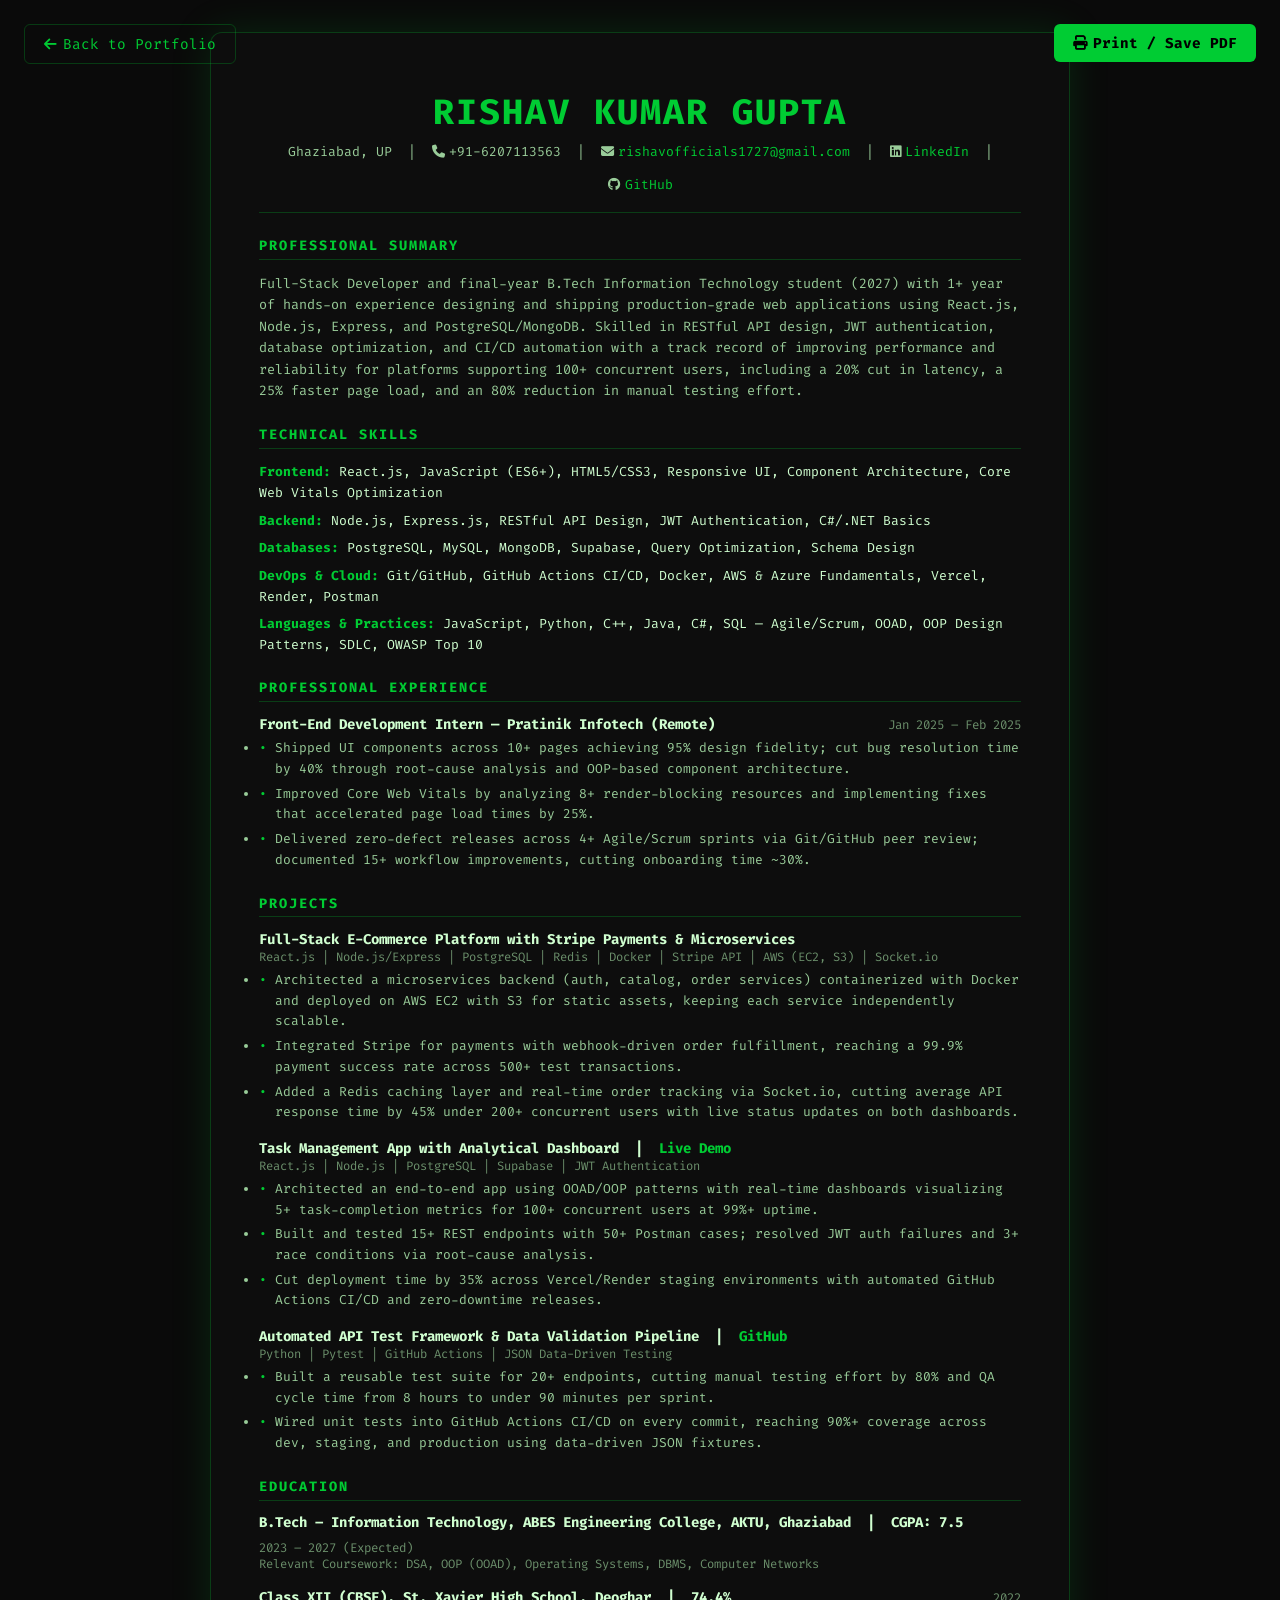
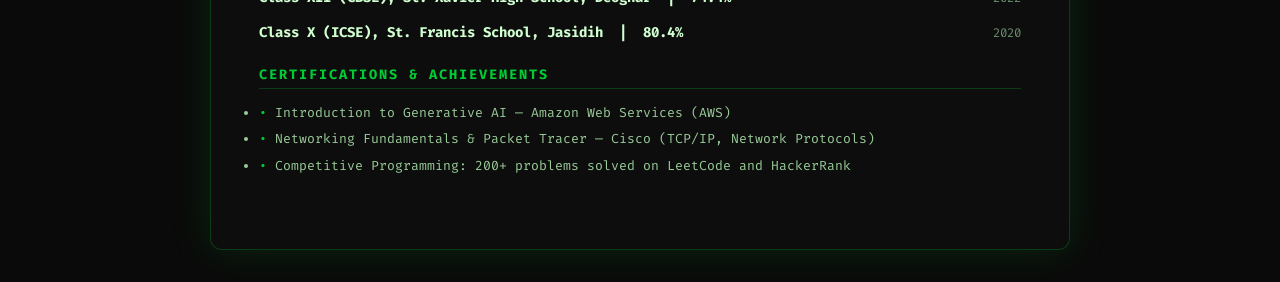
==== resume.html @ 0620439d "Initial commit: Rishav Kumar Gupta portfolio and resume" ====
<!DOCTYPE html>
<html lang="en">
<head>
  <meta charset="UTF-8" />
  <meta name="viewport" content="width=device-width, initial-scale=1.0" />
  <title>Rishav Kumar Gupta — Resume | Full-Stack Developer</title>
  <link rel="stylesheet" href="https://cdnjs.cloudflare.com/ajax/libs/font-awesome/6.5.0/css/all.min.css" />
  <link href="https://fonts.googleapis.com/css2?family=Fira+Code:wght@300;400;500;600;700&display=swap" rel="stylesheet" />
  <style>
    /* ============ RESUME PAGE STYLES ============ */
    :root {
      --green: #00cc33;
      --bg: #0a0a0a;
      --text: #d0ffd0;
      --text-dim: #99cc99;
      --text-muted: #6b8f6b;
      --border: rgba(0,204,51,0.25);
      --font: 'Fira Code', monospace;
    }

    * { box-sizing: border-box; margin: 0; padding: 0; }
    a { color: var(--green); text-decoration: none; }

    body {
      font-family: var(--font);
      background: var(--bg);
      color: var(--text);
      min-height: 100vh;
      padding: 2rem;
    }

    .print-btn {
      position: fixed;
      top: 1.5rem; right: 1.5rem;
      background: var(--green);
      color: #000;
      border: none;
      padding: 0.6rem 1.2rem;
      border-radius: 6px;
      font-family: var(--font);
      font-size: 0.9rem;
      font-weight: 700;
      cursor: pointer;
      display: flex;
      align-items: center;
      gap: 6px;
      z-index: 999;
    }
    .print-btn:hover { background: #00ff55; }

    .back-btn {
      position: fixed;
      top: 1.5rem; left: 1.5rem;
      background: transparent;
      color: var(--green);
      border: 1px solid var(--border);
      padding: 0.6rem 1.2rem;
      border-radius: 6px;
      font-family: var(--font);
      font-size: 0.9rem;
      cursor: pointer;
      display: flex;
      align-items: center;
      gap: 6px;
      z-index: 999;
      text-decoration: none;
    }
    .back-btn:hover { background: rgba(0,204,51,0.1); }

    /* ===== RESUME CARD ===== */
    .resume-page {
      max-width: 860px;
      margin: 0 auto;
      background: #0d0d0d;
      border: 1px solid var(--border);
      border-radius: 12px;
      overflow: hidden;
      box-shadow: 0 0 40px rgba(0,204,51,0.15);
      padding: 3rem;
      padding-top: 3.5rem;
    }

    /* ----- HEADER ----- */
    .r-header {
      text-align: center;
      padding-bottom: 1.2rem;
      border-bottom: 1px solid var(--border);
      margin-bottom: 1.5rem;
    }
    .r-name {
      font-size: 2.2rem;
      font-weight: 700;
      color: var(--green);
      letter-spacing: 2px;
    }
    .r-contacts {
      display: flex;
      justify-content: center;
      flex-wrap: wrap;
      gap: 1rem;
      font-size: 0.82rem;
      color: var(--text-dim);
      margin-top: 0.5rem;
    }
    .r-contacts a { color: var(--green); }
    .r-contacts span { display: flex; align-items: center; gap: 4px; }

    /* ----- SECTIONS ----- */
    .r-section { margin-bottom: 1.5rem; }
    .r-sec-title {
      font-size: 0.85rem;
      font-weight: 700;
      color: var(--green);
      letter-spacing: 2px;
      text-transform: uppercase;
      border-bottom: 1px solid var(--border);
      padding-bottom: 0.3rem;
      margin-bottom: 0.8rem;
    }

    /* Summary */
    .r-summary { color: var(--text-dim); font-size: 0.84rem; line-height: 1.6; }

    /* Skills */
    .r-skill-row { margin-bottom: 0.4rem; font-size: 0.82rem; line-height: 1.6; }
    .r-skill-label { font-weight: 700; color: var(--green); }

    /* Entries */
    .r-entry { margin-bottom: 1rem; }
    .r-entry-header { display: flex; justify-content: space-between; align-items: baseline; flex-wrap: wrap; gap: 0.5rem; }
    .r-entry-title { color: var(--text); font-weight: 700; font-size: 0.88rem; }
    .r-entry-date { color: var(--text-muted); font-size: 0.78rem; }
    .r-entry-bullets { color: var(--text-dim); font-size: 0.81rem; line-height: 1.6; margin-top: 0.3rem; }
    .r-entry-bullets li { position: relative; padding-left: 1rem; margin-bottom: 4px; }
    .r-entry-bullets li::before { content: '•'; position: absolute; left: 0; color: var(--green); }

    /* Projects */
    .r-proj-item { margin-bottom: 1rem; }
    .r-proj-title { color: var(--text); font-weight: 700; font-size: 0.88rem; display: flex; justify-content: space-between; flex-wrap: wrap; }
    .r-proj-stack { color: var(--text-muted); font-size: 0.76rem; margin-bottom: 0.3rem; }

    /* Achievements */
    .r-ach-list { color: var(--text-dim); font-size: 0.82rem; line-height: 1.7; }
    .r-ach-list li { position: relative; padding-left: 1rem; margin-bottom: 4px; }
    .r-ach-list li::before { content: '•'; position: absolute; left: 0; color: var(--green); }

    /* ===== PRINT ===== */
    @media print {
      body { background: #fff; color: #000; padding: 0; }
      .resume-page { background: #fff; color: #000; border: none; box-shadow: none; padding: 2rem; border-radius: 0; max-width: 100%; }
      .print-btn, .back-btn { display: none !important; }
      .r-name, .r-sec-title, .r-skill-label { color: #004400; }
      .r-contacts, .r-summary, .r-entry-date, .r-entry-bullets, .r-proj-stack, .r-ach-list { color: #222; }
      .r-entry-bullets li::before, .r-ach-list li::before { color: #004400; }
      .r-header, .r-sec-title { border-color: #004400; }
      a { color: #004400; text-decoration: underline; }
    }

    @media (max-width: 600px) {
      .r-contacts { flex-direction: column; align-items: center; gap: 4px; }
      .resume-page { padding: 4rem 1.2rem 1.5rem; }
    }
  </style>
</head>
<body>

  <a href="index.html" class="back-btn"><i class="fas fa-arrow-left"></i> Back to Portfolio</a>
  <button class="print-btn" onclick="window.print()"><i class="fas fa-print"></i> Print / Save PDF</button>

  <div class="resume-page">

    <!-- HEADER -->
    <div class="r-header">
      <div class="r-name">RISHAV KUMAR GUPTA</div>
      <div class="r-contacts">
        <span>Ghaziabad, UP</span> |
        <span><i class="fas fa-phone"></i> +91-6207113563</span> |
        <span><i class="fas fa-envelope"></i> <a href="mailto:rishavofficials1727@gmail.com">rishavofficials1727@gmail.com</a></span> |
        <span><i class="fab fa-linkedin"></i> <a href="https://www.linkedin.com/in/rishav-kumar-gupta-471207292/" target="_blank">LinkedIn</a></span> |
        <span><i class="fab fa-github"></i> <a href="https://github.com/rishav1727" target="_blank">GitHub</a></span>
      </div>
    </div>

    <!-- PROFESSIONAL SUMMARY -->
    <div class="r-section">
      <div class="r-sec-title">Professional Summary</div>
      <p class="r-summary">
        Full-Stack Developer and final-year B.Tech Information Technology student (2027) with 1+ year of hands-on experience designing and shipping production-grade web applications using React.js, Node.js, Express, and PostgreSQL/MongoDB. Skilled in RESTful API design, JWT authentication, database optimization, and CI/CD automation with a track record of improving performance and reliability for platforms supporting 100+ concurrent users, including a 20% cut in latency, a 25% faster page load, and an 80% reduction in manual testing effort.
      </p>
    </div>

    <!-- TECHNICAL SKILLS -->
    <div class="r-section">
      <div class="r-sec-title">Technical Skills</div>
      <div class="r-skill-row"><span class="r-skill-label">Frontend:</span> React.js, JavaScript (ES6+), HTML5/CSS3, Responsive UI, Component Architecture, Core Web Vitals Optimization</div>
      <div class="r-skill-row"><span class="r-skill-label">Backend:</span> Node.js, Express.js, RESTful API Design, JWT Authentication, C#/.NET Basics</div>
      <div class="r-skill-row"><span class="r-skill-label">Databases:</span> PostgreSQL, MySQL, MongoDB, Supabase, Query Optimization, Schema Design</div>
      <div class="r-skill-row"><span class="r-skill-label">DevOps &amp; Cloud:</span> Git/GitHub, GitHub Actions CI/CD, Docker, AWS &amp; Azure Fundamentals, Vercel, Render, Postman</div>
      <div class="r-skill-row"><span class="r-skill-label">Languages &amp; Practices:</span> JavaScript, Python, C++, Java, C#, SQL — Agile/Scrum, OOAD, OOP Design Patterns, SDLC, OWASP Top 10</div>
    </div>

    <!-- PROFESSIONAL EXPERIENCE -->
    <div class="r-section">
      <div class="r-sec-title">Professional Experience</div>
      <div class="r-entry">
        <div class="r-entry-header">
          <span class="r-entry-title">Front-End Development Intern — Pratinik Infotech (Remote)</span>
          <span class="r-entry-date">Jan 2025 – Feb 2025</span>
        </div>
        <ul class="r-entry-bullets">
          <li>Shipped UI components across 10+ pages achieving 95% design fidelity; cut bug resolution time by 40% through root-cause analysis and OOP-based component architecture.</li>
          <li>Improved Core Web Vitals by analyzing 8+ render-blocking resources and implementing fixes that accelerated page load times by 25%.</li>
          <li>Delivered zero-defect releases across 4+ Agile/Scrum sprints via Git/GitHub peer review; documented 15+ workflow improvements, cutting onboarding time ~30%.</li>
        </ul>
      </div>
    </div>

    <!-- PROJECTS -->
    <div class="r-section">
      <div class="r-sec-title">Projects</div>

      <!-- Project 1 -->
      <div class="r-proj-item">
        <div class="r-proj-title">
          <span>Full-Stack E-Commerce Platform with Stripe Payments &amp; Microservices</span>
        </div>
        <div class="r-proj-stack">React.js | Node.js/Express | PostgreSQL | Redis | Docker | Stripe API | AWS (EC2, S3) | Socket.io</div>
        <ul class="r-entry-bullets">
          <li>Architected a microservices backend (auth, catalog, order services) containerized with Docker and deployed on AWS EC2 with S3 for static assets, keeping each service independently scalable.</li>
          <li>Integrated Stripe for payments with webhook-driven order fulfillment, reaching a 99.9% payment success rate across 500+ test transactions.</li>
          <li>Added a Redis caching layer and real-time order tracking via Socket.io, cutting average API response time by 45% under 200+ concurrent users with live status updates on both dashboards.</li>
        </ul>
      </div>

      <!-- Project 2 -->
      <div class="r-proj-item">
        <div class="r-proj-title">
          <span>Task Management App with Analytical Dashboard &nbsp;|&nbsp; <a href="#" target="_blank">Live Demo</a></span>
        </div>
        <div class="r-proj-stack">React.js | Node.js | PostgreSQL | Supabase | JWT Authentication</div>
        <ul class="r-entry-bullets">
          <li>Architected an end-to-end app using OOAD/OOP patterns with real-time dashboards visualizing 5+ task-completion metrics for 100+ concurrent users at 99%+ uptime.</li>
          <li>Built and tested 15+ REST endpoints with 50+ Postman cases; resolved JWT auth failures and 3+ race conditions via root-cause analysis.</li>
          <li>Cut deployment time by 35% across Vercel/Render staging environments with automated GitHub Actions CI/CD and zero-downtime releases.</li>
        </ul>
      </div>

      <!-- Project 3 -->
      <div class="r-proj-item">
        <div class="r-proj-title">
          <span>Automated API Test Framework &amp; Data Validation Pipeline &nbsp;|&nbsp; <a href="#" target="_blank">GitHub</a></span>
        </div>
        <div class="r-proj-stack">Python | Pytest | GitHub Actions | JSON Data-Driven Testing</div>
        <ul class="r-entry-bullets">
          <li>Built a reusable test suite for 20+ endpoints, cutting manual testing effort by 80% and QA cycle time from 8 hours to under 90 minutes per sprint.</li>
          <li>Wired unit tests into GitHub Actions CI/CD on every commit, reaching 90%+ coverage across dev, staging, and production using data-driven JSON fixtures.</li>
        </ul>
      </div>

    </div>

    <!-- EDUCATION -->
    <div class="r-section">
      <div class="r-sec-title">Education</div>
      <div class="r-entry">
        <div class="r-entry-header">
          <span class="r-entry-title">B.Tech – Information Technology, ABES Engineering College, AKTU, Ghaziabad &nbsp;|&nbsp; CGPA: 7.5</span>
          <span class="r-entry-date">2023 – 2027 (Expected)</span>
        </div>
        <div class="r-proj-stack">Relevant Coursework: DSA, OOP (OOAD), Operating Systems, DBMS, Computer Networks</div>
      </div>
      <div class="r-entry">
        <div class="r-entry-header">
          <span class="r-entry-title">Class XII (CBSE), St. Xavier High School, Deoghar &nbsp;|&nbsp; 74.4%</span>
          <span class="r-entry-date">2022</span>
        </div>
      </div>
      <div class="r-entry">
        <div class="r-entry-header">
          <span class="r-entry-title">Class X (ICSE), St. Francis School, Jasidih &nbsp;|&nbsp; 80.4%</span>
          <span class="r-entry-date">2020</span>
        </div>
      </div>
    </div>

    <!-- CERTIFICATIONS & ACHIEVEMENTS -->
    <div class="r-section">
      <div class="r-sec-title">Certifications &amp; Achievements</div>
      <ul class="r-ach-list">
        <li>Introduction to Generative AI — Amazon Web Services (AWS)</li>
        <li>Networking Fundamentals &amp; Packet Tracer — Cisco (TCP/IP, Network Protocols)</li>
        <li>Competitive Programming: 200+ problems solved on LeetCode and HackerRank</li>
      </ul>
    </div>

  </div><!-- end .resume-page -->

</body>
</html>
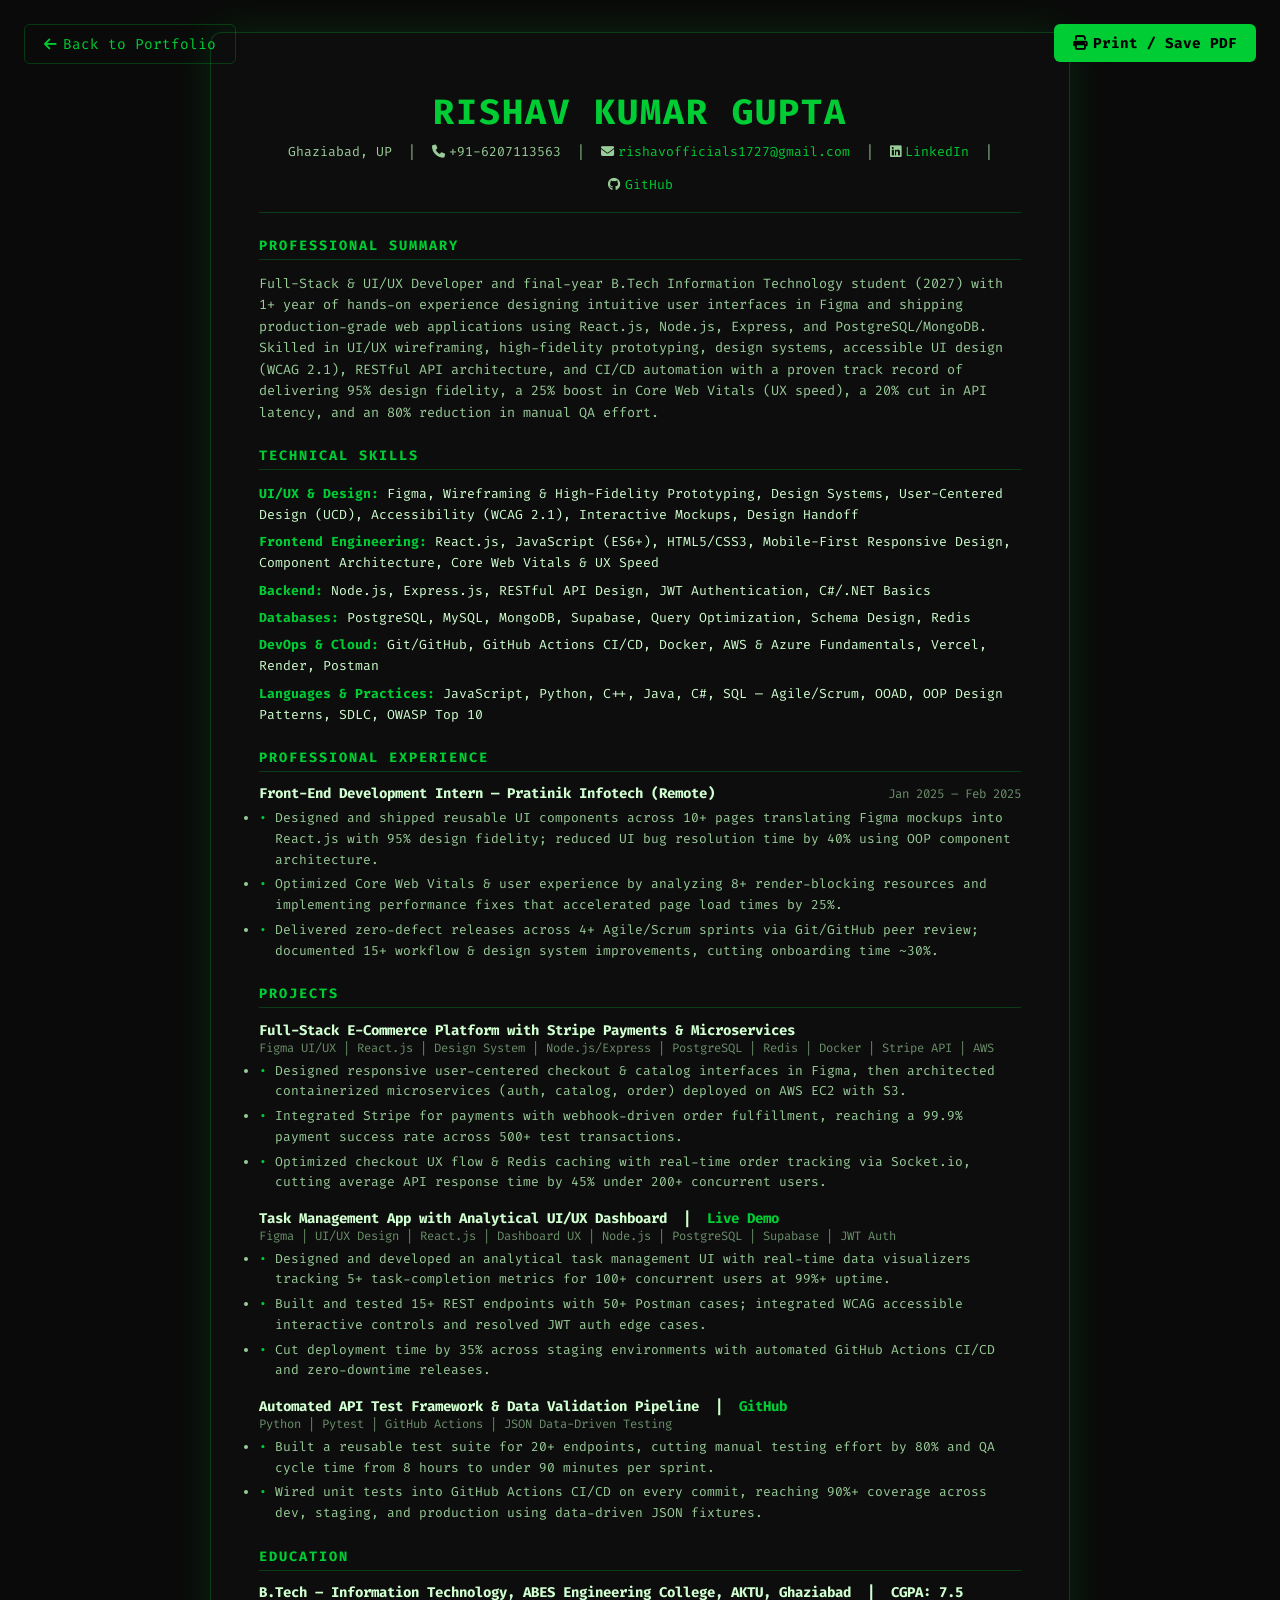
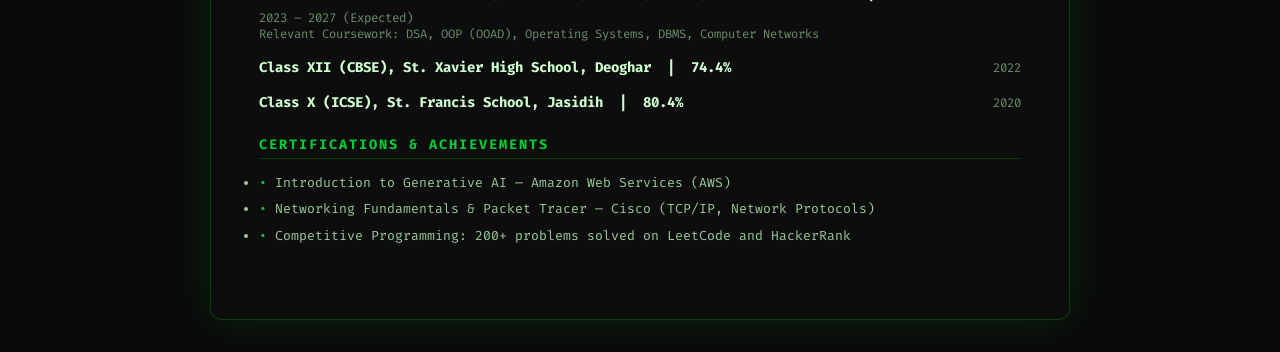
==== commit 6b7aead7: "Update portfolio and resume for UI/UX Profile & Full-Stack Developer roles" ====
--- a/resume.html
+++ b/resume.html
@@ -3,7 +3,7 @@
 <head>
   <meta charset="UTF-8" />
   <meta name="viewport" content="width=device-width, initial-scale=1.0" />
-  <title>Rishav Kumar Gupta — Resume | Full-Stack Developer</title>
+  <title>Rishav Kumar Gupta — Resume | Full-Stack &amp; UI/UX Developer</title>
   <link rel="stylesheet" href="https://cdnjs.cloudflare.com/ajax/libs/font-awesome/6.5.0/css/all.min.css" />
   <link href="https://fonts.googleapis.com/css2?family=Fira+Code:wght@300;400;500;600;700&display=swap" rel="stylesheet" />
   <style>
@@ -185,16 +185,17 @@
     <div class="r-section">
       <div class="r-sec-title">Professional Summary</div>
       <p class="r-summary">
-        Full-Stack Developer and final-year B.Tech Information Technology student (2027) with 1+ year of hands-on experience designing and shipping production-grade web applications using React.js, Node.js, Express, and PostgreSQL/MongoDB. Skilled in RESTful API design, JWT authentication, database optimization, and CI/CD automation with a track record of improving performance and reliability for platforms supporting 100+ concurrent users, including a 20% cut in latency, a 25% faster page load, and an 80% reduction in manual testing effort.
+        Full-Stack &amp; UI/UX Developer and final-year B.Tech Information Technology student (2027) with 1+ year of hands-on experience designing intuitive user interfaces in Figma and shipping production-grade web applications using React.js, Node.js, Express, and PostgreSQL/MongoDB. Skilled in UI/UX wireframing, high-fidelity prototyping, design systems, accessible UI design (WCAG 2.1), RESTful API architecture, and CI/CD automation with a proven track record of delivering 95% design fidelity, a 25% boost in Core Web Vitals (UX speed), a 20% cut in API latency, and an 80% reduction in manual QA effort.
       </p>
     </div>
 
     <!-- TECHNICAL SKILLS -->
     <div class="r-section">
       <div class="r-sec-title">Technical Skills</div>
-      <div class="r-skill-row"><span class="r-skill-label">Frontend:</span> React.js, JavaScript (ES6+), HTML5/CSS3, Responsive UI, Component Architecture, Core Web Vitals Optimization</div>
+      <div class="r-skill-row"><span class="r-skill-label">UI/UX &amp; Design:</span> Figma, Wireframing &amp; High-Fidelity Prototyping, Design Systems, User-Centered Design (UCD), Accessibility (WCAG 2.1), Interactive Mockups, Design Handoff</div>
+      <div class="r-skill-row"><span class="r-skill-label">Frontend Engineering:</span> React.js, JavaScript (ES6+), HTML5/CSS3, Mobile-First Responsive Design, Component Architecture, Core Web Vitals &amp; UX Speed</div>
       <div class="r-skill-row"><span class="r-skill-label">Backend:</span> Node.js, Express.js, RESTful API Design, JWT Authentication, C#/.NET Basics</div>
-      <div class="r-skill-row"><span class="r-skill-label">Databases:</span> PostgreSQL, MySQL, MongoDB, Supabase, Query Optimization, Schema Design</div>
+      <div class="r-skill-row"><span class="r-skill-label">Databases:</span> PostgreSQL, MySQL, MongoDB, Supabase, Query Optimization, Schema Design, Redis</div>
       <div class="r-skill-row"><span class="r-skill-label">DevOps &amp; Cloud:</span> Git/GitHub, GitHub Actions CI/CD, Docker, AWS &amp; Azure Fundamentals, Vercel, Render, Postman</div>
       <div class="r-skill-row"><span class="r-skill-label">Languages &amp; Practices:</span> JavaScript, Python, C++, Java, C#, SQL — Agile/Scrum, OOAD, OOP Design Patterns, SDLC, OWASP Top 10</div>
     </div>
@@ -208,9 +209,9 @@
           <span class="r-entry-date">Jan 2025 – Feb 2025</span>
         </div>
         <ul class="r-entry-bullets">
-          <li>Shipped UI components across 10+ pages achieving 95% design fidelity; cut bug resolution time by 40% through root-cause analysis and OOP-based component architecture.</li>
-          <li>Improved Core Web Vitals by analyzing 8+ render-blocking resources and implementing fixes that accelerated page load times by 25%.</li>
-          <li>Delivered zero-defect releases across 4+ Agile/Scrum sprints via Git/GitHub peer review; documented 15+ workflow improvements, cutting onboarding time ~30%.</li>
+          <li>Designed and shipped reusable UI components across 10+ pages translating Figma mockups into React.js with 95% design fidelity; reduced UI bug resolution time by 40% using OOP component architecture.</li>
+          <li>Optimized Core Web Vitals &amp; user experience by analyzing 8+ render-blocking resources and implementing performance fixes that accelerated page load times by 25%.</li>
+          <li>Delivered zero-defect releases across 4+ Agile/Scrum sprints via Git/GitHub peer review; documented 15+ workflow &amp; design system improvements, cutting onboarding time ~30%.</li>
         </ul>
       </div>
     </div>
@@ -224,24 +225,24 @@
         <div class="r-proj-title">
           <span>Full-Stack E-Commerce Platform with Stripe Payments &amp; Microservices</span>
         </div>
-        <div class="r-proj-stack">React.js | Node.js/Express | PostgreSQL | Redis | Docker | Stripe API | AWS (EC2, S3) | Socket.io</div>
+        <div class="r-proj-stack">Figma UI/UX | React.js | Design System | Node.js/Express | PostgreSQL | Redis | Docker | Stripe API | AWS</div>
         <ul class="r-entry-bullets">
-          <li>Architected a microservices backend (auth, catalog, order services) containerized with Docker and deployed on AWS EC2 with S3 for static assets, keeping each service independently scalable.</li>
+          <li>Designed responsive user-centered checkout &amp; catalog interfaces in Figma, then architected containerized microservices (auth, catalog, order) deployed on AWS EC2 with S3.</li>
           <li>Integrated Stripe for payments with webhook-driven order fulfillment, reaching a 99.9% payment success rate across 500+ test transactions.</li>
-          <li>Added a Redis caching layer and real-time order tracking via Socket.io, cutting average API response time by 45% under 200+ concurrent users with live status updates on both dashboards.</li>
+          <li>Optimized checkout UX flow &amp; Redis caching with real-time order tracking via Socket.io, cutting average API response time by 45% under 200+ concurrent users.</li>
         </ul>
       </div>
 
       <!-- Project 2 -->
       <div class="r-proj-item">
         <div class="r-proj-title">
-          <span>Task Management App with Analytical Dashboard &nbsp;|&nbsp; <a href="#" target="_blank">Live Demo</a></span>
-        </div>
-        <div class="r-proj-stack">React.js | Node.js | PostgreSQL | Supabase | JWT Authentication</div>
+          <span>Task Management App with Analytical UI/UX Dashboard &nbsp;|&nbsp; <a href="#" target="_blank">Live Demo</a></span>
+        </div>
+        <div class="r-proj-stack">Figma | UI/UX Design | React.js | Dashboard UX | Node.js | PostgreSQL | Supabase | JWT Auth</div>
         <ul class="r-entry-bullets">
-          <li>Architected an end-to-end app using OOAD/OOP patterns with real-time dashboards visualizing 5+ task-completion metrics for 100+ concurrent users at 99%+ uptime.</li>
-          <li>Built and tested 15+ REST endpoints with 50+ Postman cases; resolved JWT auth failures and 3+ race conditions via root-cause analysis.</li>
-          <li>Cut deployment time by 35% across Vercel/Render staging environments with automated GitHub Actions CI/CD and zero-downtime releases.</li>
+          <li>Designed and developed an analytical task management UI with real-time data visualizers tracking 5+ task-completion metrics for 100+ concurrent users at 99%+ uptime.</li>
+          <li>Built and tested 15+ REST endpoints with 50+ Postman cases; integrated WCAG accessible interactive controls and resolved JWT auth edge cases.</li>
+          <li>Cut deployment time by 35% across staging environments with automated GitHub Actions CI/CD and zero-downtime releases.</li>
         </ul>
       </div>
 
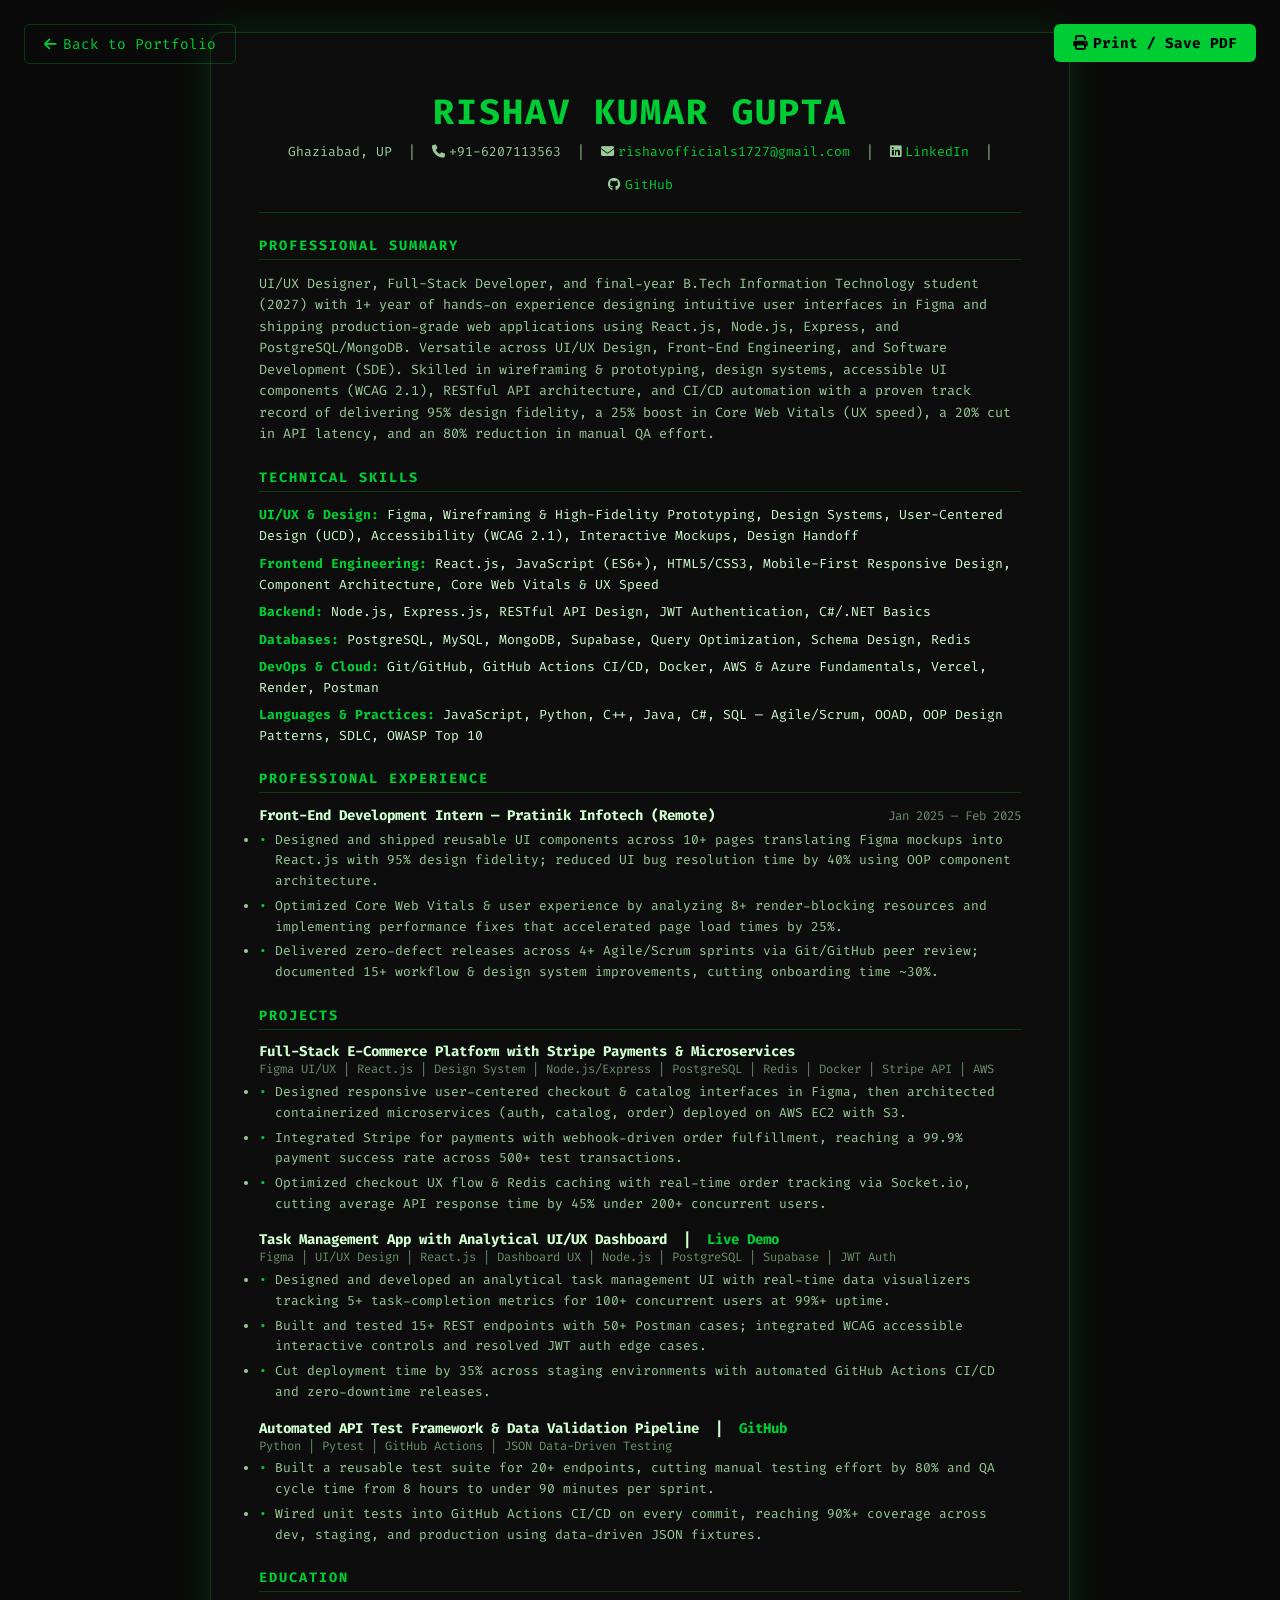
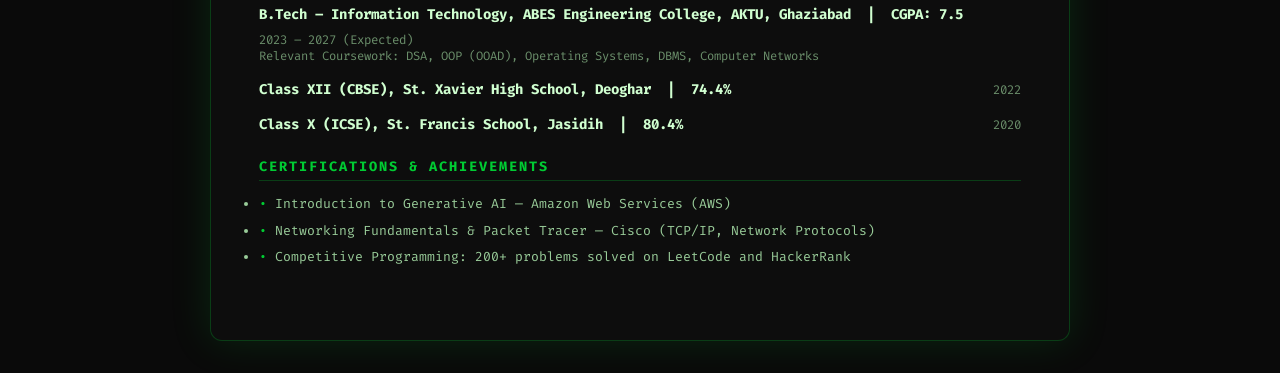
==== commit e157019b: "Add interactive role rotator and comprehensive UI/UX, Full-Stack, SDE & Front-End role profile updat" ====
--- a/resume.html
+++ b/resume.html
@@ -3,7 +3,7 @@
 <head>
   <meta charset="UTF-8" />
   <meta name="viewport" content="width=device-width, initial-scale=1.0" />
-  <title>Rishav Kumar Gupta — Resume | Full-Stack &amp; UI/UX Developer</title>
+  <title>Rishav Kumar Gupta — Resume | UI/UX Designer, Full-Stack &amp; SDE Developer</title>
   <link rel="stylesheet" href="https://cdnjs.cloudflare.com/ajax/libs/font-awesome/6.5.0/css/all.min.css" />
   <link href="https://fonts.googleapis.com/css2?family=Fira+Code:wght@300;400;500;600;700&display=swap" rel="stylesheet" />
   <style>
@@ -185,7 +185,7 @@
     <div class="r-section">
       <div class="r-sec-title">Professional Summary</div>
       <p class="r-summary">
-        Full-Stack &amp; UI/UX Developer and final-year B.Tech Information Technology student (2027) with 1+ year of hands-on experience designing intuitive user interfaces in Figma and shipping production-grade web applications using React.js, Node.js, Express, and PostgreSQL/MongoDB. Skilled in UI/UX wireframing, high-fidelity prototyping, design systems, accessible UI design (WCAG 2.1), RESTful API architecture, and CI/CD automation with a proven track record of delivering 95% design fidelity, a 25% boost in Core Web Vitals (UX speed), a 20% cut in API latency, and an 80% reduction in manual QA effort.
+        UI/UX Designer, Full-Stack Developer, and final-year B.Tech Information Technology student (2027) with 1+ year of hands-on experience designing intuitive user interfaces in Figma and shipping production-grade web applications using React.js, Node.js, Express, and PostgreSQL/MongoDB. Versatile across UI/UX Design, Front-End Engineering, and Software Development (SDE). Skilled in wireframing &amp; prototyping, design systems, accessible UI components (WCAG 2.1), RESTful API architecture, and CI/CD automation with a proven track record of delivering 95% design fidelity, a 25% boost in Core Web Vitals (UX speed), a 20% cut in API latency, and an 80% reduction in manual QA effort.
       </p>
     </div>
 
